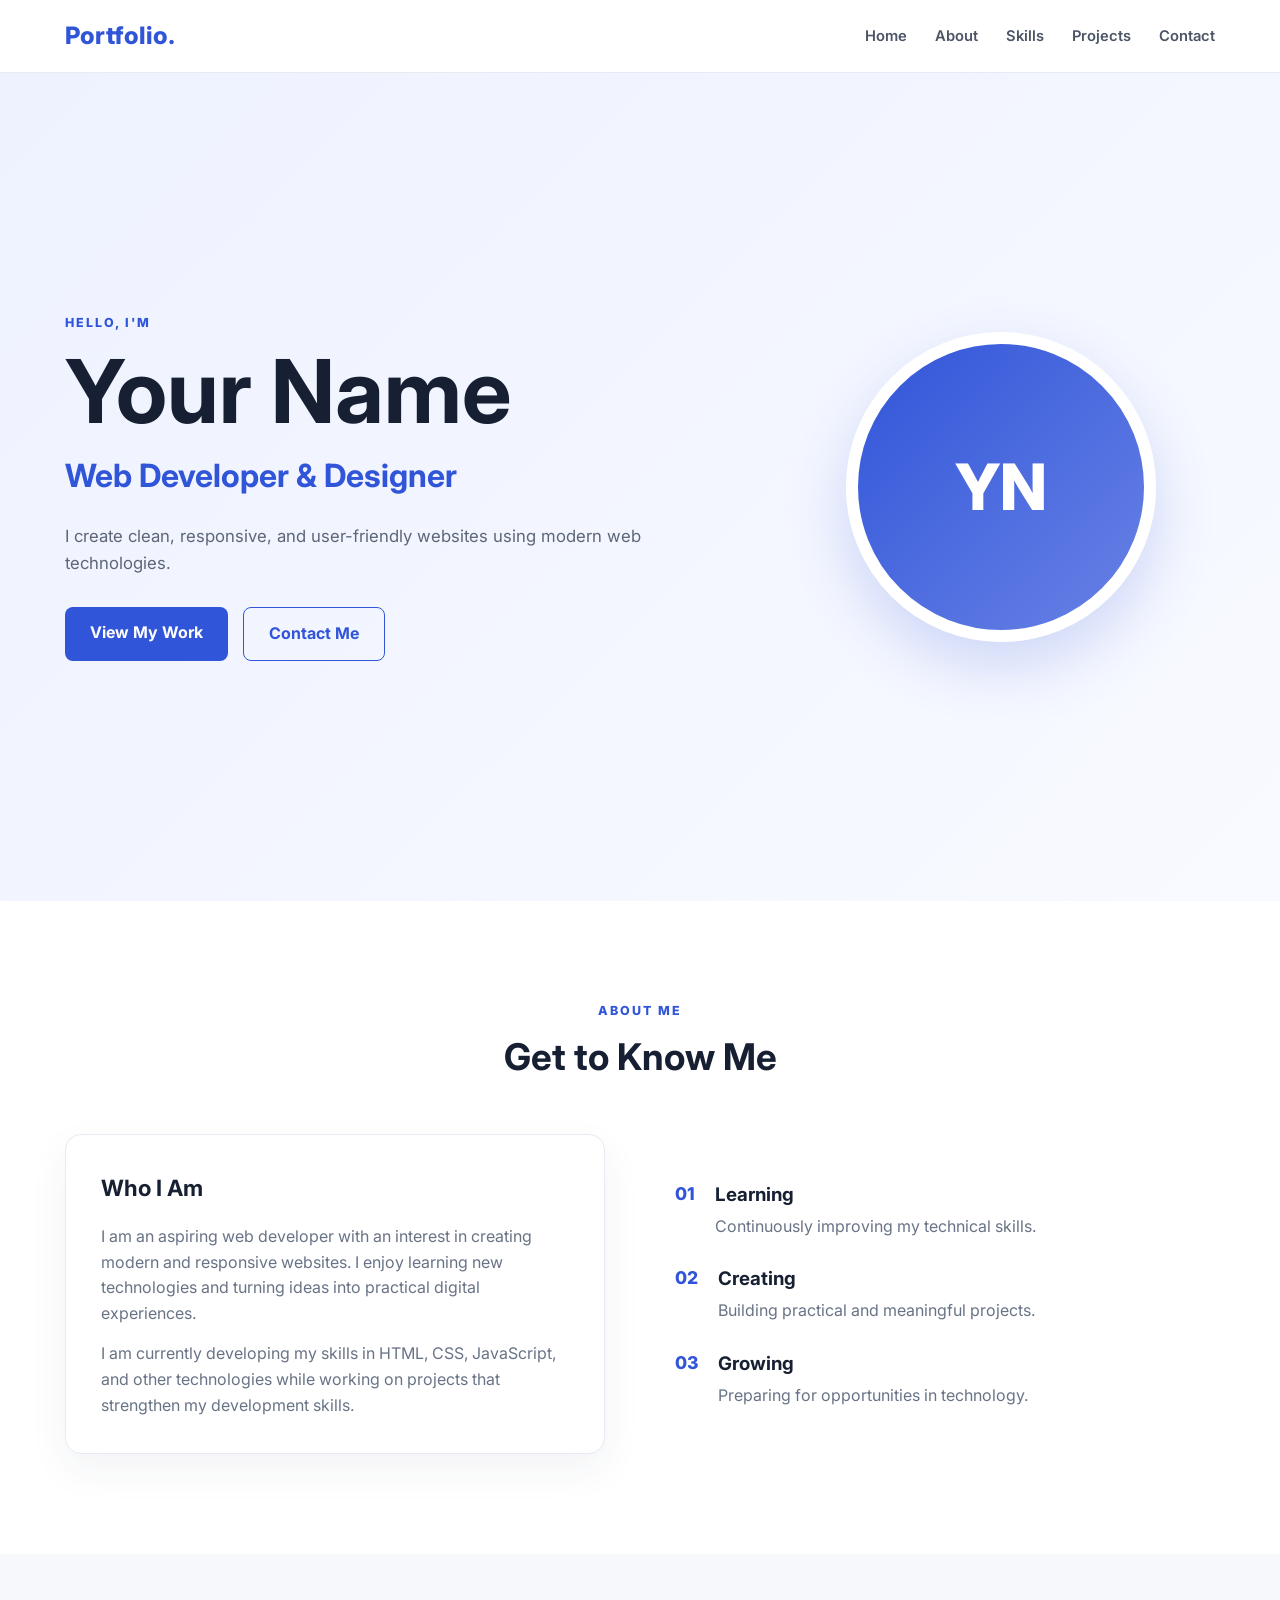
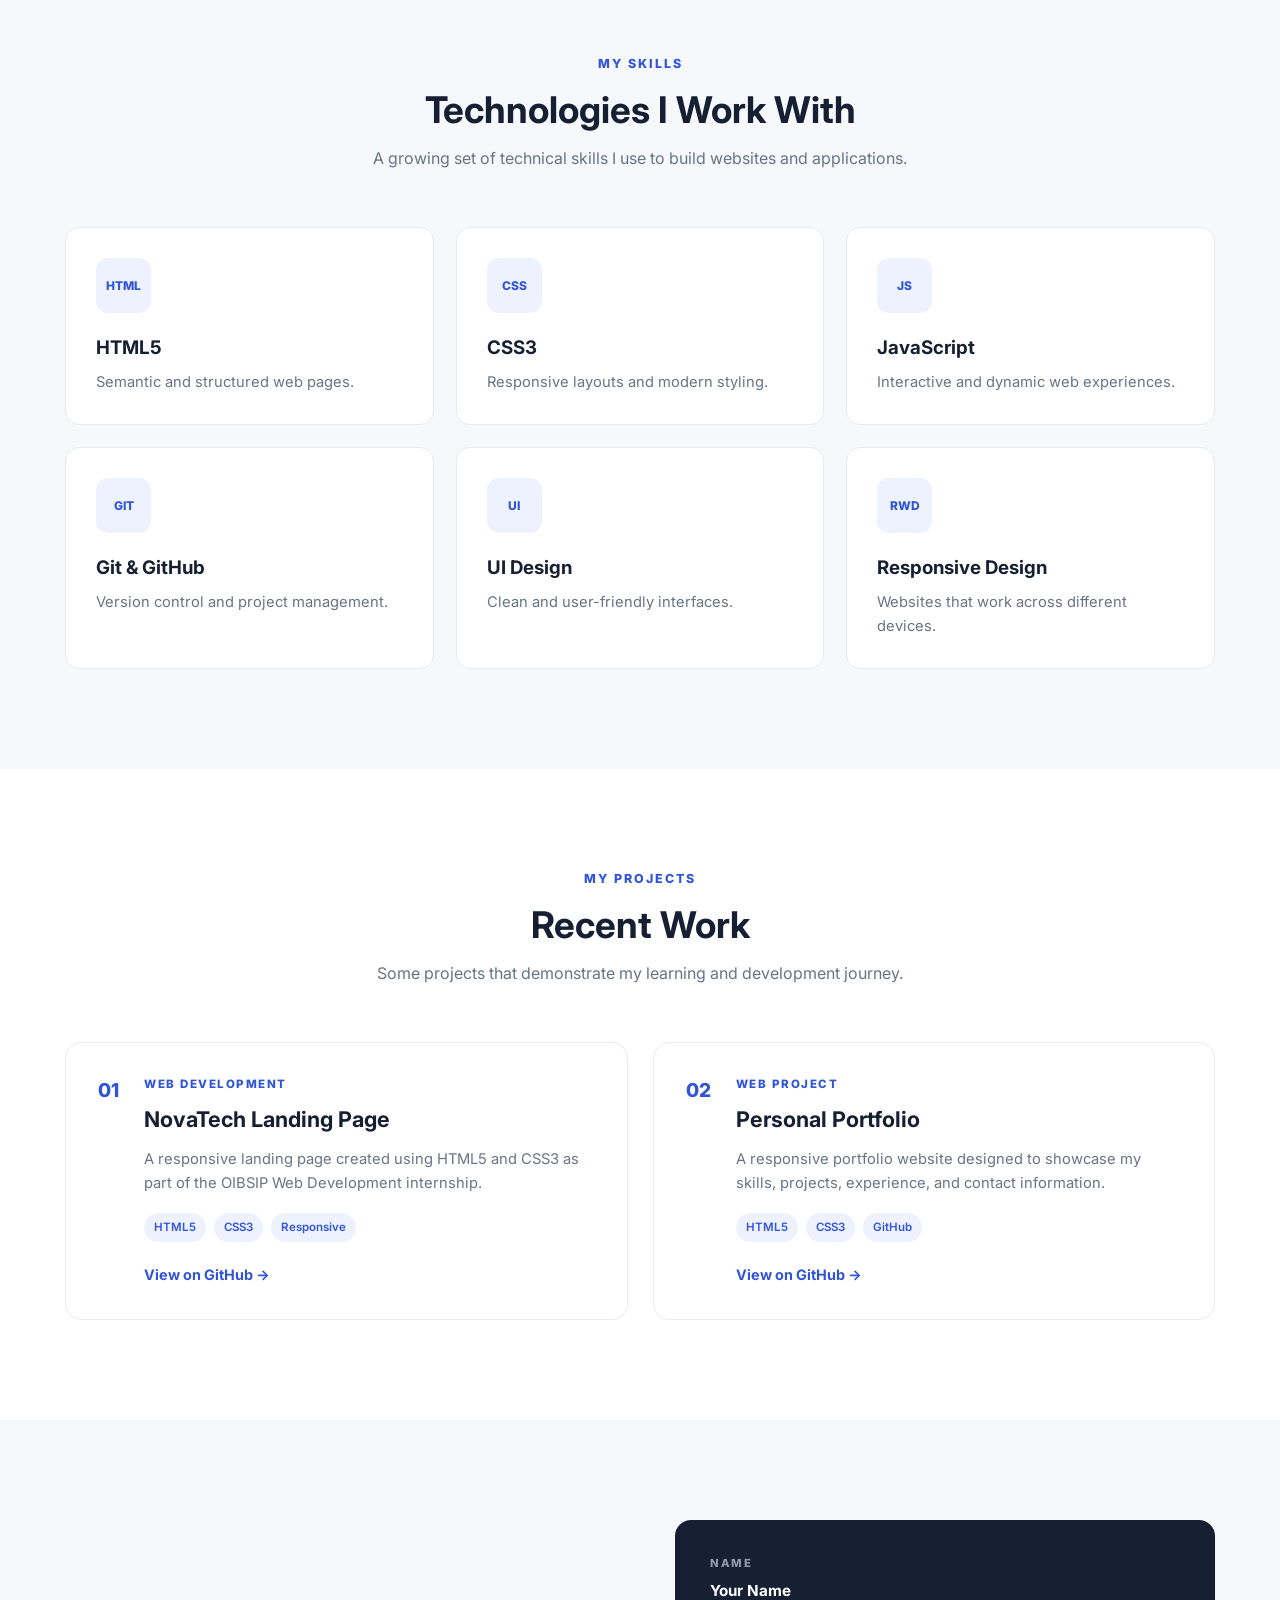
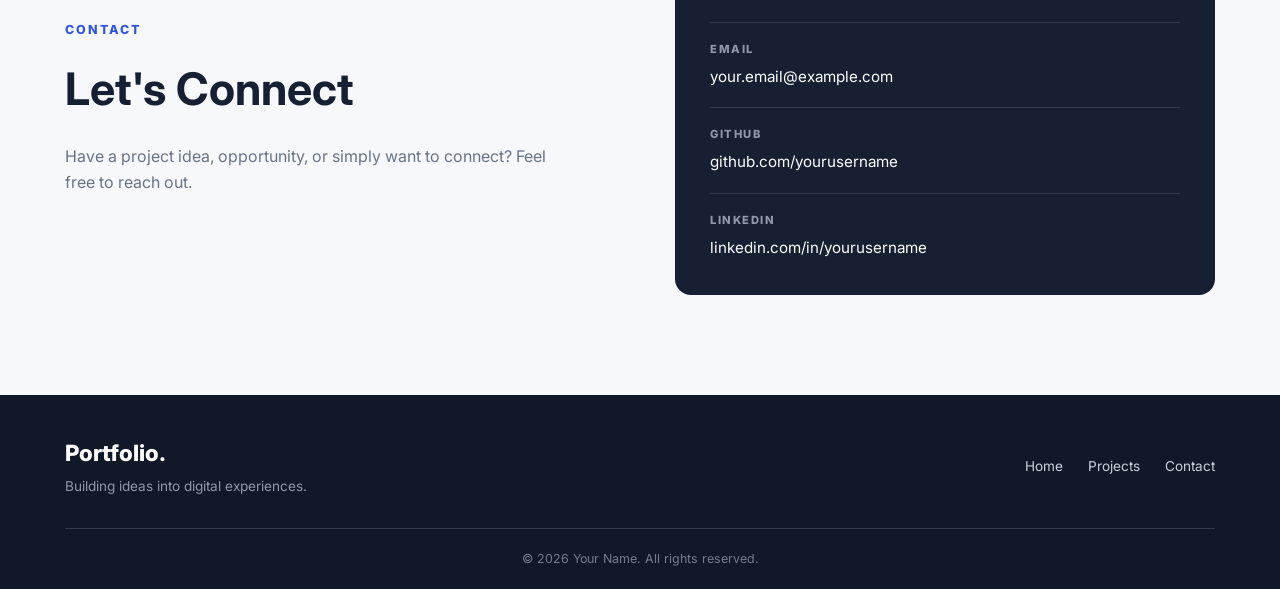
==== WebDev-L1-PersonalPortfolio/index.html @ 4684ff6e "Organize Level 1 Task 2" ====
<!DOCTYPE html>
<html lang="en">
<head>
    <meta charset="UTF-8">
    <meta name="viewport" content="width=device-width, initial-scale=1.0">

    <title>Your Name | Web Developer</title>

    <link rel="preconnect" href="https://fonts.googleapis.com">
    <link rel="preconnect" href="https://fonts.gstatic.com" crossorigin>
    <link href="https://fonts.googleapis.com/css2?family=Inter:wght@400;500;600;700;800&display=swap" rel="stylesheet">

    <link rel="stylesheet" href="style.css">
</head>

<body>

    <!-- Navigation -->
    <header>
        <div class="container navbar">

            <a href="#home" class="logo">Portfolio.</a>

            <nav>
                <ul class="nav-links">
                    <li><a href="#home">Home</a></li>
                    <li><a href="#about">About</a></li>
                    <li><a href="#skills">Skills</a></li>
                    <li><a href="#projects">Projects</a></li>
                    <li><a href="#contact">Contact</a></li>
                </ul>
            </nav>

        </div>
    </header>


    <main>

        <!-- Hero Section -->
        <section class="hero" id="home">

            <div class="container hero-content">

                <div class="hero-text">

                    <p class="intro">HELLO, I'M</p>

                    <h1>Your Name</h1>

                    <h2>Web Developer & Designer</h2>

                    <p class="hero-description">
                        I create clean, responsive, and user-friendly websites
                        using modern web technologies.
                    </p>

                    <div class="hero-buttons">
                        <a href="#projects" class="btn primary-btn">
                            View My Work
                        </a>

                        <a href="#contact" class="btn secondary-btn">
                            Contact Me
                        </a>
                    </div>

                </div>


                <!-- Replace this with your photo -->
                <div class="profile-container">
                    <div class="profile-image">
                        <span>YN</span>
                    </div>
                </div>

            </div>

        </section>


        <!-- About Section -->
        <section class="about section" id="about">

            <div class="container">

                <div class="section-heading">
                    <p class="section-label">ABOUT ME</p>
                    <h2>Get to Know Me</h2>
                </div>

                <div class="about-content">

                    <div class="about-card">
                        <h3>Who I Am</h3>

                        <p>
                            I am an aspiring web developer with an interest in
                            creating modern and responsive websites. I enjoy
                            learning new technologies and turning ideas into
                            practical digital experiences.
                        </p>

                        <p>
                            I am currently developing my skills in HTML, CSS,
                            JavaScript, and other technologies while working
                            on projects that strengthen my development skills.
                        </p>
                    </div>

                    <div class="about-details">

                        <div class="detail-item">
                            <span>01</span>
                            <div>
                                <h3>Learning</h3>
                                <p>Continuously improving my technical skills.</p>
                            </div>
                        </div>

                        <div class="detail-item">
                            <span>02</span>
                            <div>
                                <h3>Creating</h3>
                                <p>Building practical and meaningful projects.</p>
                            </div>
                        </div>

                        <div class="detail-item">
                            <span>03</span>
                            <div>
                                <h3>Growing</h3>
                                <p>Preparing for opportunities in technology.</p>
                            </div>
                        </div>

                    </div>

                </div>

            </div>

        </section>


        <!-- Skills Section -->
        <section class="skills section" id="skills">

            <div class="container">

                <div class="section-heading">
                    <p class="section-label">MY SKILLS</p>
                    <h2>Technologies I Work With</h2>
                    <p>
                        A growing set of technical skills I use to build
                        websites and applications.
                    </p>
                </div>


                <div class="skills-grid">

                    <div class="skill-card">
                        <div class="skill-icon">HTML</div>
                        <h3>HTML5</h3>
                        <p>Semantic and structured web pages.</p>
                    </div>

                    <div class="skill-card">
                        <div class="skill-icon">CSS</div>
                        <h3>CSS3</h3>
                        <p>Responsive layouts and modern styling.</p>
                    </div>

                    <div class="skill-card">
                        <div class="skill-icon">JS</div>
                        <h3>JavaScript</h3>
                        <p>Interactive and dynamic web experiences.</p>
                    </div>

                    <div class="skill-card">
                        <div class="skill-icon">GIT</div>
                        <h3>Git & GitHub</h3>
                        <p>Version control and project management.</p>
                    </div>

                    <div class="skill-card">
                        <div class="skill-icon">UI</div>
                        <h3>UI Design</h3>
                        <p>Clean and user-friendly interfaces.</p>
                    </div>

                    <div class="skill-card">
                        <div class="skill-icon">RWD</div>
                        <h3>Responsive Design</h3>
                        <p>Websites that work across different devices.</p>
                    </div>

                </div>

            </div>

        </section>


        <!-- Projects Section -->
        <section class="projects section" id="projects">

            <div class="container">

                <div class="section-heading">
                    <p class="section-label">MY PROJECTS</p>
                    <h2>Recent Work</h2>
                    <p>
                        Some projects that demonstrate my learning and
                        development journey.
                    </p>
                </div>


                <div class="projects-grid">

                    <!-- Project 1 -->
                    <article class="project-card">

                        <div class="project-number">01</div>

                        <div class="project-content">
                            <p class="project-type">WEB DEVELOPMENT</p>

                            <h3>NovaTech Landing Page</h3>

                            <p>
                                A responsive landing page created using HTML5
                                and CSS3 as part of the OIBSIP Web Development
                                internship.
                            </p>

                            <div class="project-tech">
                                <span>HTML5</span>
                                <span>CSS3</span>
                                <span>Responsive</span>
                            </div>

                            <a href="#" class="project-link">
                                View on GitHub →
                            </a>
                        </div>

                    </article>


                    <!-- Project 2 -->
                    <article class="project-card">

                        <div class="project-number">02</div>

                        <div class="project-content">
                            <p class="project-type">WEB PROJECT</p>

                            <h3>Personal Portfolio</h3>

                            <p>
                                A responsive portfolio website designed to
                                showcase my skills, projects, experience,
                                and contact information.
                            </p>

                            <div class="project-tech">
                                <span>HTML5</span>
                                <span>CSS3</span>
                                <span>GitHub</span>
                            </div>

                            <a href="#" class="project-link">
                                View on GitHub →
                            </a>
                        </div>

                    </article>

                </div>

            </div>

        </section>


        <!-- Contact Section -->
        <section class="contact section" id="contact">

            <div class="container contact-content">

                <div class="contact-text">

                    <p class="section-label">CONTACT</p>

                    <h2>Let's Connect</h2>

                    <p>
                        Have a project idea, opportunity, or simply want to
                        connect? Feel free to reach out.
                    </p>

                </div>


                <div class="contact-card">

                    <div class="contact-item">
                        <span>NAME</span>
                        <strong>Your Name</strong>
                    </div>

                    <div class="contact-item">
                        <span>EMAIL</span>
                        <a href="mailto:your.email@example.com">
                            your.email@example.com
                        </a>
                    </div>

                    <div class="contact-item">
                        <span>GITHUB</span>
                        <a href="#" target="_blank">
                            github.com/yourusername
                        </a>
                    </div>

                    <div class="contact-item">
                        <span>LINKEDIN</span>
                        <a href="#" target="_blank">
                            linkedin.com/in/yourusername
                        </a>
                    </div>

                </div>

            </div>

        </section>

    </main>


    <!-- Footer -->
    <footer>

        <div class="container footer-content">

            <div>
                <a href="#home" class="footer-logo">Portfolio.</a>
                <p>Building ideas into digital experiences.</p>
            </div>

            <div class="footer-links">
                <a href="#home">Home</a>
                <a href="#projects">Projects</a>
                <a href="#contact">Contact</a>
            </div>

        </div>

        <div class="container copyright">
            <p>© 2026 Your Name. All rights reserved.</p>
        </div>

    </footer>

</body>
</html>
---- WebDev-L1-PersonalPortfolio/style.css ----
/* ==============================
   GENERAL
   ============================== */

* {
    margin: 0;
    padding: 0;
    box-sizing: border-box;
}

html {
    scroll-behavior: smooth;
}

body {
    font-family: "Inter", sans-serif;
    color: #172033;
    background: #ffffff;
    line-height: 1.6;
}

a {
    text-decoration: none;
    color: inherit;
}

.container {
    width: 90%;
    max-width: 1150px;
    margin: auto;
}

.section {
    padding: 100px 0;
}


/* ==============================
   NAVIGATION
   ============================== */

header {
    position: sticky;
    top: 0;
    z-index: 1000;
    background: rgba(255, 255, 255, 0.96);
    border-bottom: 1px solid #e8ebf0;
}

.navbar {
    min-height: 72px;
    display: flex;
    align-items: center;
    justify-content: space-between;
}

.logo {
    font-size: 1.5rem;
    font-weight: 800;
    color: #3155d9;
}

.nav-links {
    display: flex;
    list-style: none;
    gap: 28px;
}

.nav-links a {
    color: #4b5565;
    font-size: 0.92rem;
    font-weight: 600;
    transition: 0.3s ease;
}

.nav-links a:hover {
    color: #3155d9;
}


/* ==============================
   HERO
   ============================== */

.hero {
    min-height: calc(100vh - 72px);
    display: flex;
    align-items: center;
    background: linear-gradient(135deg, #eef2ff, #f8faff);
    padding: 80px 0;
}

.hero-content {
    display: grid;
    grid-template-columns: 1.2fr 0.8fr;
    align-items: center;
    gap: 80px;
}

.intro,
.section-label {
    color: #3155d9;
    font-size: 0.78rem;
    font-weight: 800;
    letter-spacing: 2px;
    margin-bottom: 14px;
}

.hero-text h1 {
    font-size: clamp(3rem, 7vw, 5.5rem);
    line-height: 1;
    margin-bottom: 15px;
    color: #172033;
}

.hero-text h2 {
    font-size: clamp(1.3rem, 3vw, 2rem);
    color: #3155d9;
    margin-bottom: 22px;
}

.hero-description {
    max-width: 600px;
    color: #5c6678;
    font-size: 1.05rem;
    margin-bottom: 30px;
}

.hero-buttons {
    display: flex;
    gap: 15px;
    flex-wrap: wrap;
}

.btn {
    padding: 13px 25px;
    border-radius: 8px;
    font-weight: 700;
    transition: 0.3s ease;
}

.primary-btn {
    background: #3155d9;
    color: #ffffff;
}

.primary-btn:hover {
    background: #2442b5;
    transform: translateY(-2px);
}

.secondary-btn {
    border: 1px solid #3155d9;
    color: #3155d9;
}

.secondary-btn:hover {
    background: #3155d9;
    color: #ffffff;
}


/* Profile Avatar */

.profile-container {
    display: flex;
    justify-content: center;
}

.profile-image {
    width: 310px;
    height: 310px;
    display: flex;
    align-items: center;
    justify-content: center;
    border-radius: 50%;
    background: linear-gradient(135deg, #3155d9, #6882e5);
    border: 12px solid #ffffff;
    box-shadow: 0 25px 60px rgba(49, 85, 217, 0.2);
}

.profile-image span {
    color: #ffffff;
    font-size: 4rem;
    font-weight: 800;
}


/* ==============================
   SECTION HEADINGS
   ============================== */

.section-heading {
    text-align: center;
    max-width: 700px;
    margin: 0 auto 55px;
}

.section-heading h2 {
    font-size: 2.3rem;
    line-height: 1.2;
    margin-bottom: 14px;
}

.section-heading > p:last-child {
    color: #687386;
}


/* ==============================
   ABOUT
   ============================== */

.about {
    background: #ffffff;
}

.about-content {
    display: grid;
    grid-template-columns: 1fr 1fr;
    gap: 70px;
    align-items: center;
}

.about-card {
    padding: 35px;
    border: 1px solid #e7eaf0;
    border-radius: 16px;
    background: #ffffff;
    box-shadow: 0 15px 40px rgba(30, 45, 90, 0.06);
}

.about-card h3 {
    font-size: 1.4rem;
    margin-bottom: 18px;
}

.about-card p {
    color: #687386;
    margin-bottom: 15px;
}

.about-card p:last-child {
    margin-bottom: 0;
}

.about-details {
    display: flex;
    flex-direction: column;
    gap: 25px;
}

.detail-item {
    display: flex;
    gap: 20px;
    align-items: flex-start;
}

.detail-item > span {
    color: #3155d9;
    font-size: 1.1rem;
    font-weight: 800;
}

.detail-item h3 {
    margin-bottom: 4px;
}

.detail-item p {
    color: #687386;
}


/* ==============================
   SKILLS
   ============================== */

.skills {
    background: #f6f8fc;
}

.skills-grid {
    display: grid;
    grid-template-columns: repeat(3, 1fr);
    gap: 22px;
}

.skill-card {
    padding: 30px;
    background: #ffffff;
    border: 1px solid #e7eaf0;
    border-radius: 14px;
    transition: 0.3s ease;
}

.skill-card:hover {
    transform: translateY(-5px);
    box-shadow: 0 15px 35px rgba(30, 45, 90, 0.08);
}

.skill-icon {
    width: 55px;
    height: 55px;
    display: flex;
    align-items: center;
    justify-content: center;
    border-radius: 12px;
    background: #eef2ff;
    color: #3155d9;
    font-size: 0.75rem;
    font-weight: 800;
    margin-bottom: 20px;
}

.skill-card h3 {
    margin-bottom: 8px;
}

.skill-card p {
    color: #687386;
    font-size: 0.92rem;
}


/* ==============================
   PROJECTS
   ============================== */

.projects {
    background: #ffffff;
}

.projects-grid {
    display: grid;
    grid-template-columns: repeat(2, 1fr);
    gap: 25px;
}

.project-card {
    display: flex;
    gap: 25px;
    padding: 32px;
    border: 1px solid #e7eaf0;
    border-radius: 16px;
    background: #ffffff;
    transition: 0.3s ease;
}

.project-card:hover {
    transform: translateY(-5px);
    box-shadow: 0 15px 40px rgba(30, 45, 90, 0.08);
}

.project-number {
    color: #3155d9;
    font-size: 1.2rem;
    font-weight: 800;
}

.project-type {
    color: #3155d9;
    font-size: 0.72rem;
    font-weight: 800;
    letter-spacing: 1.5px;
    margin-bottom: 8px;
}

.project-content h3 {
    font-size: 1.35rem;
    margin-bottom: 12px;
}

.project-content > p:not(.project-type) {
    color: #687386;
    font-size: 0.92rem;
    margin-bottom: 18px;
}

.project-tech {
    display: flex;
    gap: 8px;
    flex-wrap: wrap;
    margin-bottom: 20px;
}

.project-tech span {
    padding: 5px 10px;
    background: #eef2ff;
    color: #3155d9;
    border-radius: 20px;
    font-size: 0.72rem;
    font-weight: 600;
}

.project-link {
    color: #3155d9;
    font-weight: 700;
    font-size: 0.9rem;
}

.project-link:hover {
    text-decoration: underline;
}


/* ==============================
   CONTACT
   ============================== */

.contact {
    background: #f6f8fc;
}

.contact-content {
    display: grid;
    grid-template-columns: 1fr 1fr;
    gap: 70px;
    align-items: center;
}

.contact-text h2 {
    font-size: 2.8rem;
    margin-bottom: 18px;
}

.contact-text > p:last-child {
    color: #687386;
    max-width: 500px;
}

.contact-card {
    padding: 35px;
    background: #172033;
    border-radius: 16px;
    color: #ffffff;
}

.contact-item {
    padding: 18px 0;
    border-bottom: 1px solid #30394c;
}

.contact-item:first-child {
    padding-top: 0;
}

.contact-item:last-child {
    padding-bottom: 0;
    border-bottom: none;
}

.contact-item span {
    display: block;
    color: #8f99aa;
    font-size: 0.7rem;
    font-weight: 800;
    letter-spacing: 1.5px;
    margin-bottom: 5px;
}

.contact-item strong,
.contact-item a {
    font-size: 0.95rem;
}

.contact-item a {
    color: #ffffff;
}

.contact-item a:hover {
    color: #9eafff;
}


/* ==============================
   FOOTER
   ============================== */

footer {
    background: #111827;
    color: #ffffff;
    padding: 40px 0 20px;
}

.footer-content {
    display: flex;
    align-items: center;
    justify-content: space-between;
    gap: 25px;
}

.footer-logo {
    color: #ffffff;
    font-size: 1.4rem;
    font-weight: 800;
}

.footer-content p {
    color: #8f99aa;
    font-size: 0.85rem;
    margin-top: 5px;
}

.footer-links {
    display: flex;
    gap: 25px;
}

.footer-links a {
    color: #cbd2df;
    font-size: 0.85rem;
}

.footer-links a:hover {
    color: #ffffff;
}

.copyright {
    margin-top: 30px;
    padding-top: 20px;
    border-top: 1px solid #30394c;
}

.copyright p {
    color: #737d8e;
    font-size: 0.78rem;
    text-align: center;
}


/* ==============================
   RESPONSIVE DESIGN
   ============================== */

@media (max-width: 900px) {

    .hero-content,
    .about-content,
    .contact-content {
        grid-template-columns: 1fr;
        gap: 45px;
    }

    .hero-text {
        text-align: center;
    }

    .hero-description {
        margin-left: auto;
        margin-right: auto;
    }

    .hero-buttons {
        justify-content: center;
    }

    .profile-image {
        width: 250px;
        height: 250px;
    }

    .skills-grid {
        grid-template-columns: repeat(2, 1fr);
    }

    .contact-text {
        text-align: center;
    }

    .contact-text > p:last-child {
        margin: auto;
    }
}


@media (max-width: 650px) {

    .navbar {
        flex-direction: column;
        padding: 15px 0;
        gap: 10px;
    }

    .nav-links {
        gap: 13px;
        flex-wrap: wrap;
        justify-content: center;
    }

    .section {
        padding: 75px 0;
    }

    .hero {
        min-height: auto;
        padding: 70px 0;
    }

    .hero-text h1 {
        font-size: 3rem;
    }

    .skills-grid,
    .projects-grid {
        grid-template-columns: 1fr;
    }

    .project-card {
        padding: 25px;
    }

    .footer-content {
        flex-direction: column;
        text-align: center;
    }

    .footer-links {
        flex-wrap: wrap;
        justify-content: center;
    }
}


@media (max-width: 400px) {

    .hero-text h1 {
        font-size: 2.5rem;
    }

    .profile-image {
        width: 210px;
        height: 210px;
    }

    .profile-image span {
        font-size: 3rem;
    }

    .hero-buttons {
        flex-direction: column;
    }

    .btn {
        text-align: center;
    }
}
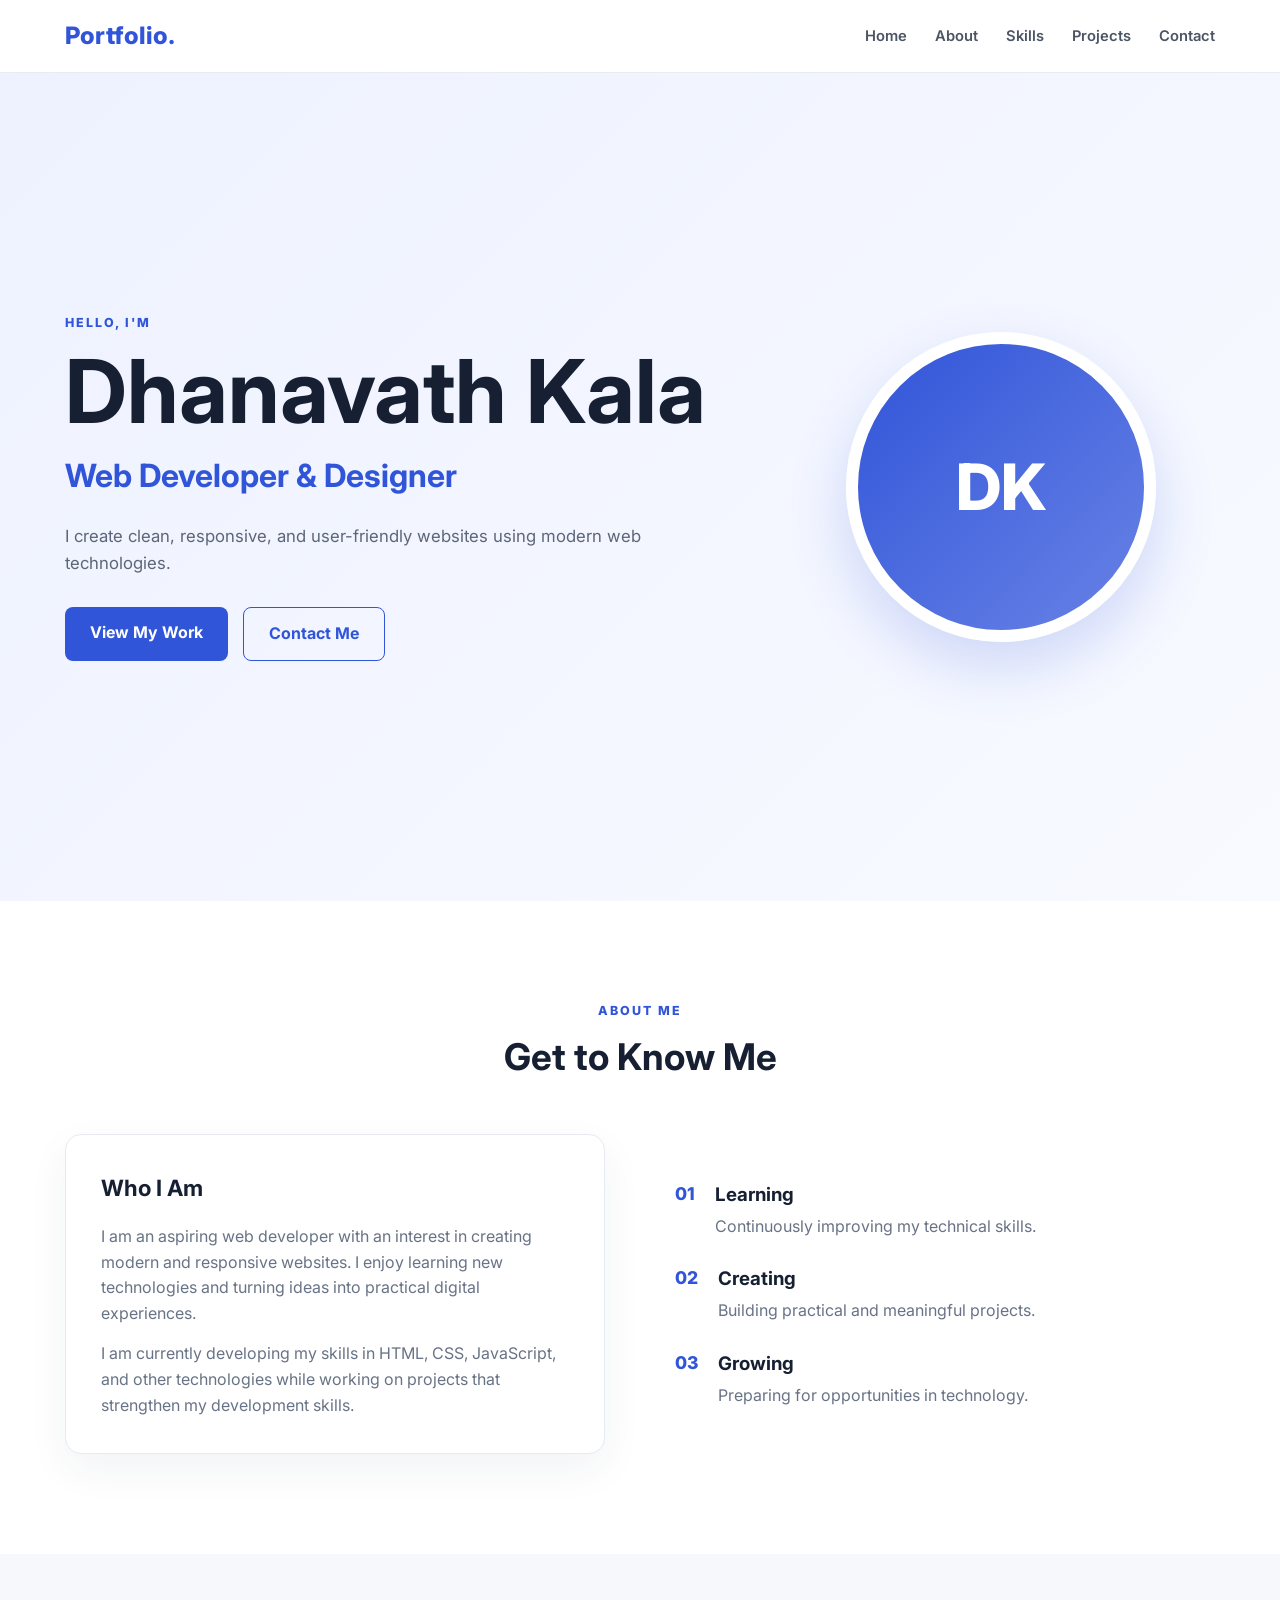
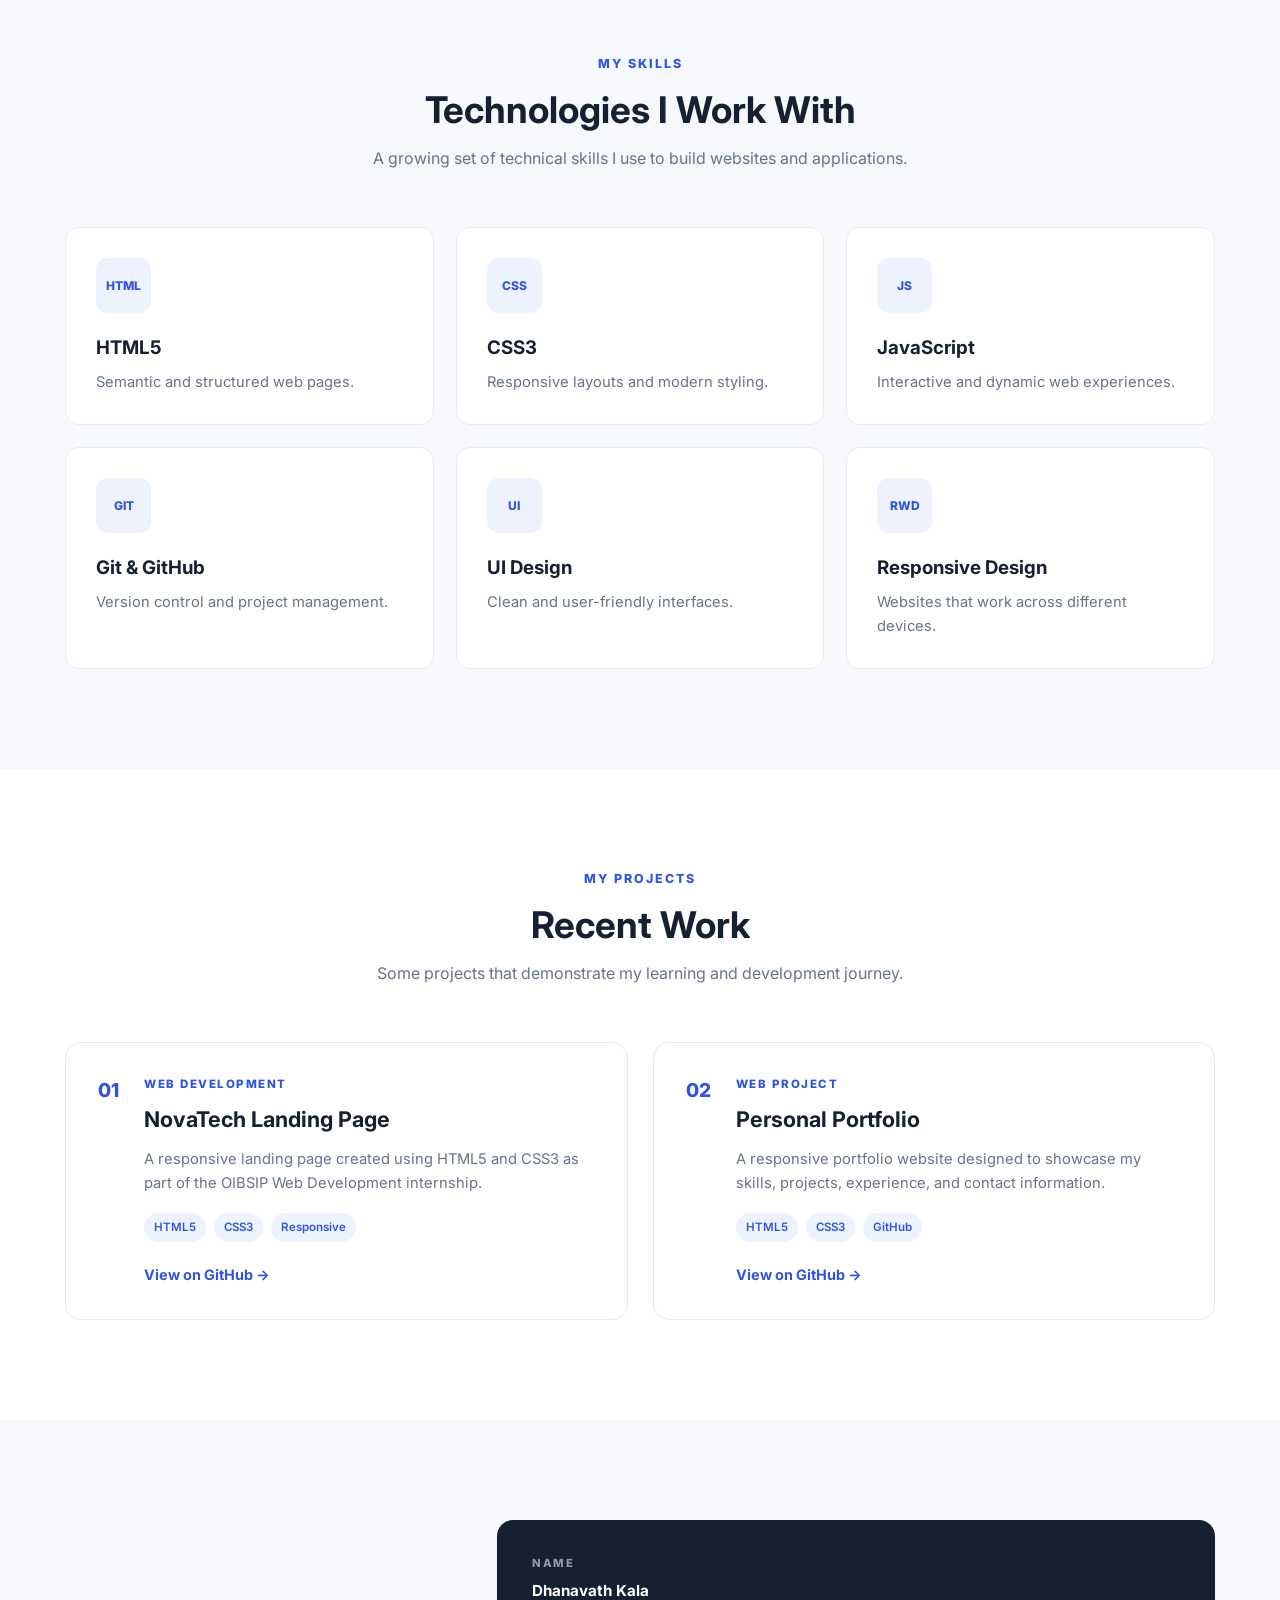
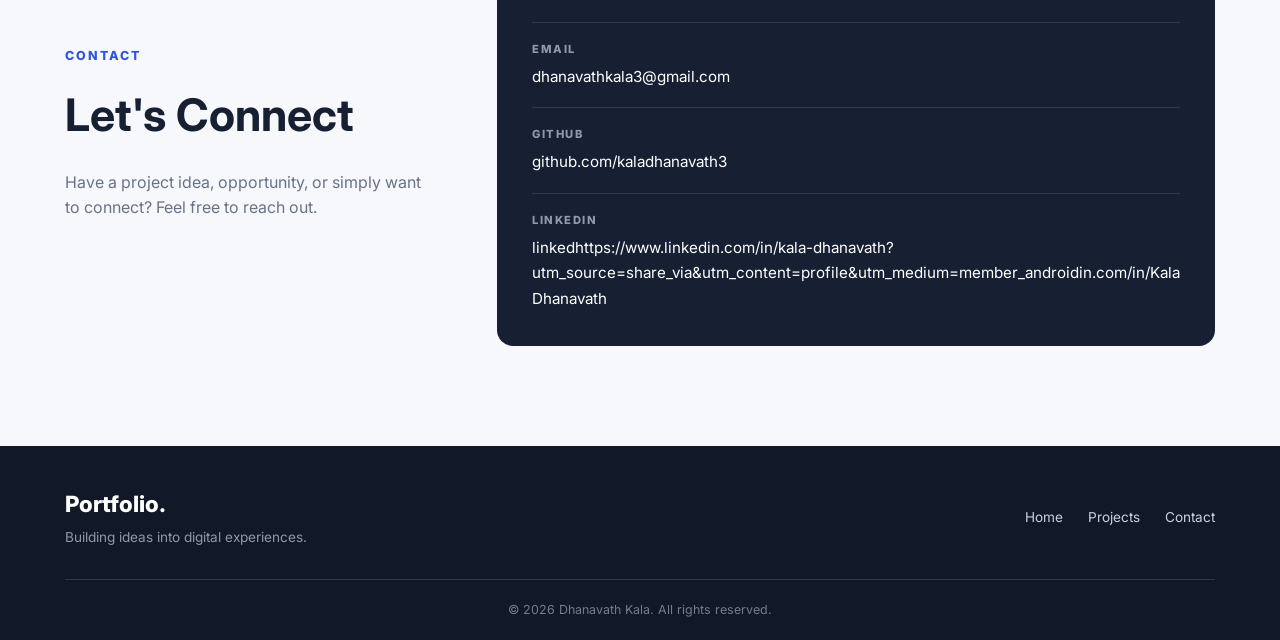
==== commit cac6092c: "Updated Level 1" ====
--- a/WebDev-L1-PersonalPortfolio/index.html
+++ b/WebDev-L1-PersonalPortfolio/index.html
@@ -4,7 +4,7 @@
     <meta charset="UTF-8">
     <meta name="viewport" content="width=device-width, initial-scale=1.0">
 
-    <title>Your Name | Web Developer</title>
+    <title>Dhanavath Kala | Web Developer</title>
 
     <link rel="preconnect" href="https://fonts.googleapis.com">
     <link rel="preconnect" href="https://fonts.gstatic.com" crossorigin>
@@ -46,7 +46,7 @@
 
                     <p class="intro">HELLO, I'M</p>
 
-                    <h1>Your Name</h1>
+                    <h1>Dhanavath Kala</h1>
 
                     <h2>Web Developer & Designer</h2>
 
@@ -71,7 +71,7 @@
                 <!-- Replace this with your photo -->
                 <div class="profile-container">
                     <div class="profile-image">
-                        <span>YN</span>
+                        <span>DK</span>
                     </div>
                 </div>
 
@@ -310,27 +310,27 @@
 
                     <div class="contact-item">
                         <span>NAME</span>
-                        <strong>Your Name</strong>
+                        <strong>Dhanavath Kala</strong>
                     </div>
 
                     <div class="contact-item">
                         <span>EMAIL</span>
-                        <a href="mailto:your.email@example.com">
-                            your.email@example.com
+                        <a href="mailto:snehareddy84088@gmail.com">
+                            dhanavathkala3@gmail.com
                         </a>
                     </div>
 
                     <div class="contact-item">
                         <span>GITHUB</span>
-                        <a href="#" target="_blank">
-                            github.com/yourusername
+                        <a href="https://github.com/kaladhanavath3" target="_blank">
+                            github.com/kaladhanavath3
                         </a>
                     </div>
 
                     <div class="contact-item">
                         <span>LINKEDIN</span>
-                        <a href="#" target="_blank">
-                            linkedin.com/in/yourusername
+                        <a href="" target="_blank">
+                            linkedhttps://www.linkedin.com/in/kala-dhanavath?utm_source=share_via&utm_content=profile&utm_medium=member_androidin.com/in/Kala Dhanavath
                         </a>
                     </div>
 
@@ -362,7 +362,7 @@
         </div>
 
         <div class="container copyright">
-            <p>© 2026 Your Name. All rights reserved.</p>
+            <p>© 2026 Dhanavath Kala. All rights reserved.</p>
         </div>
 
     </footer>
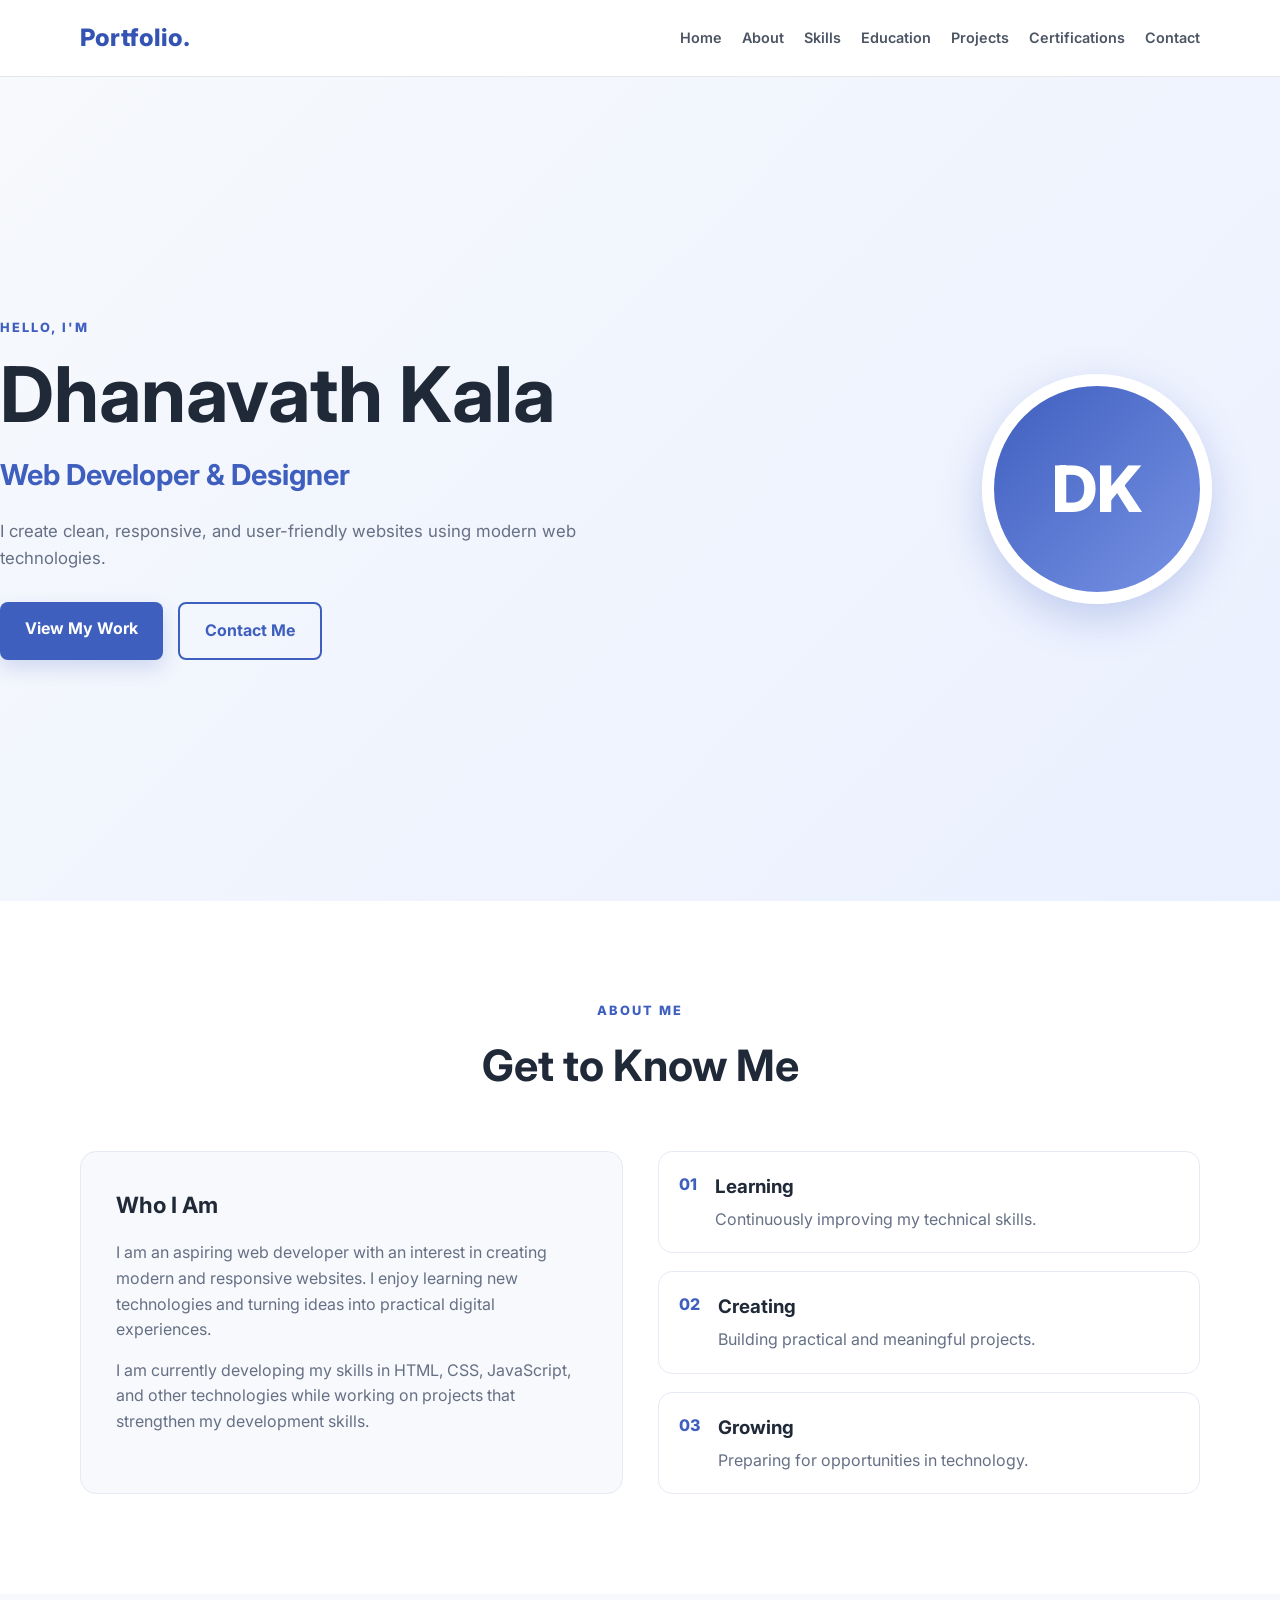
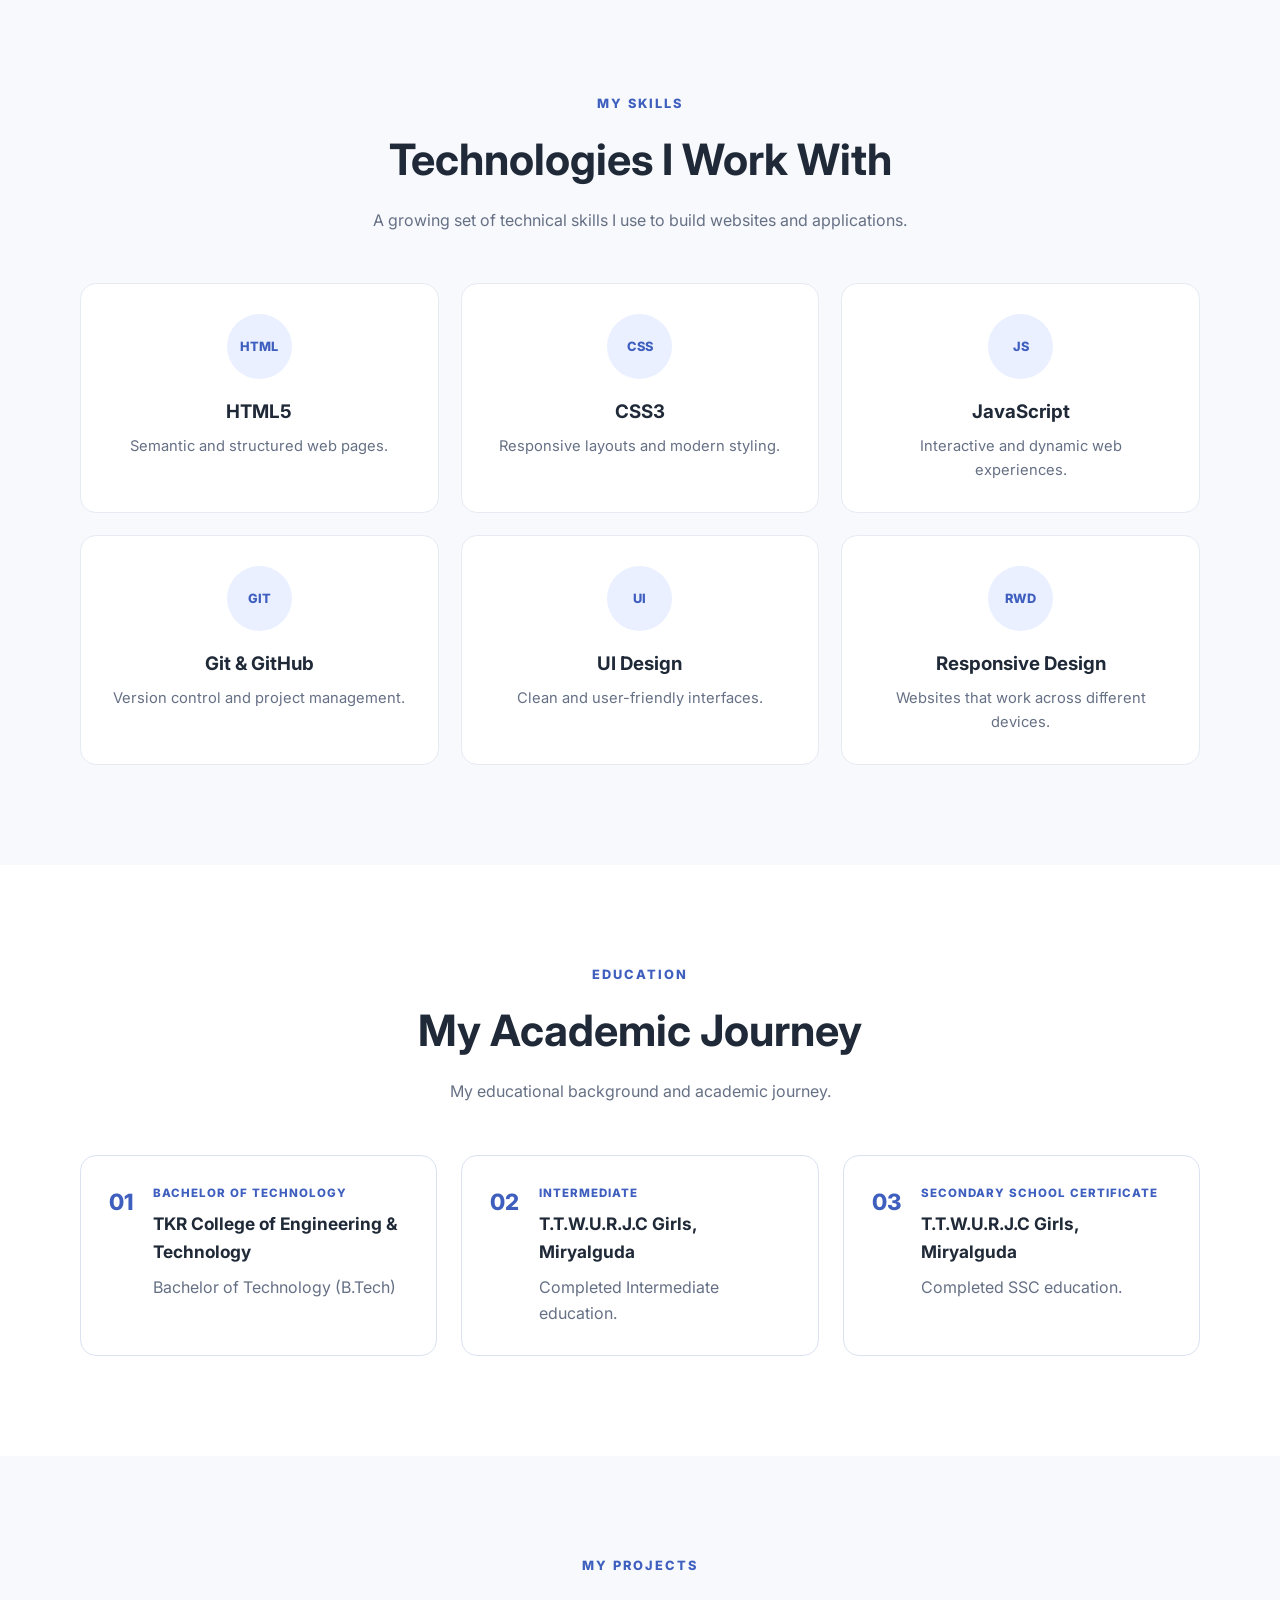
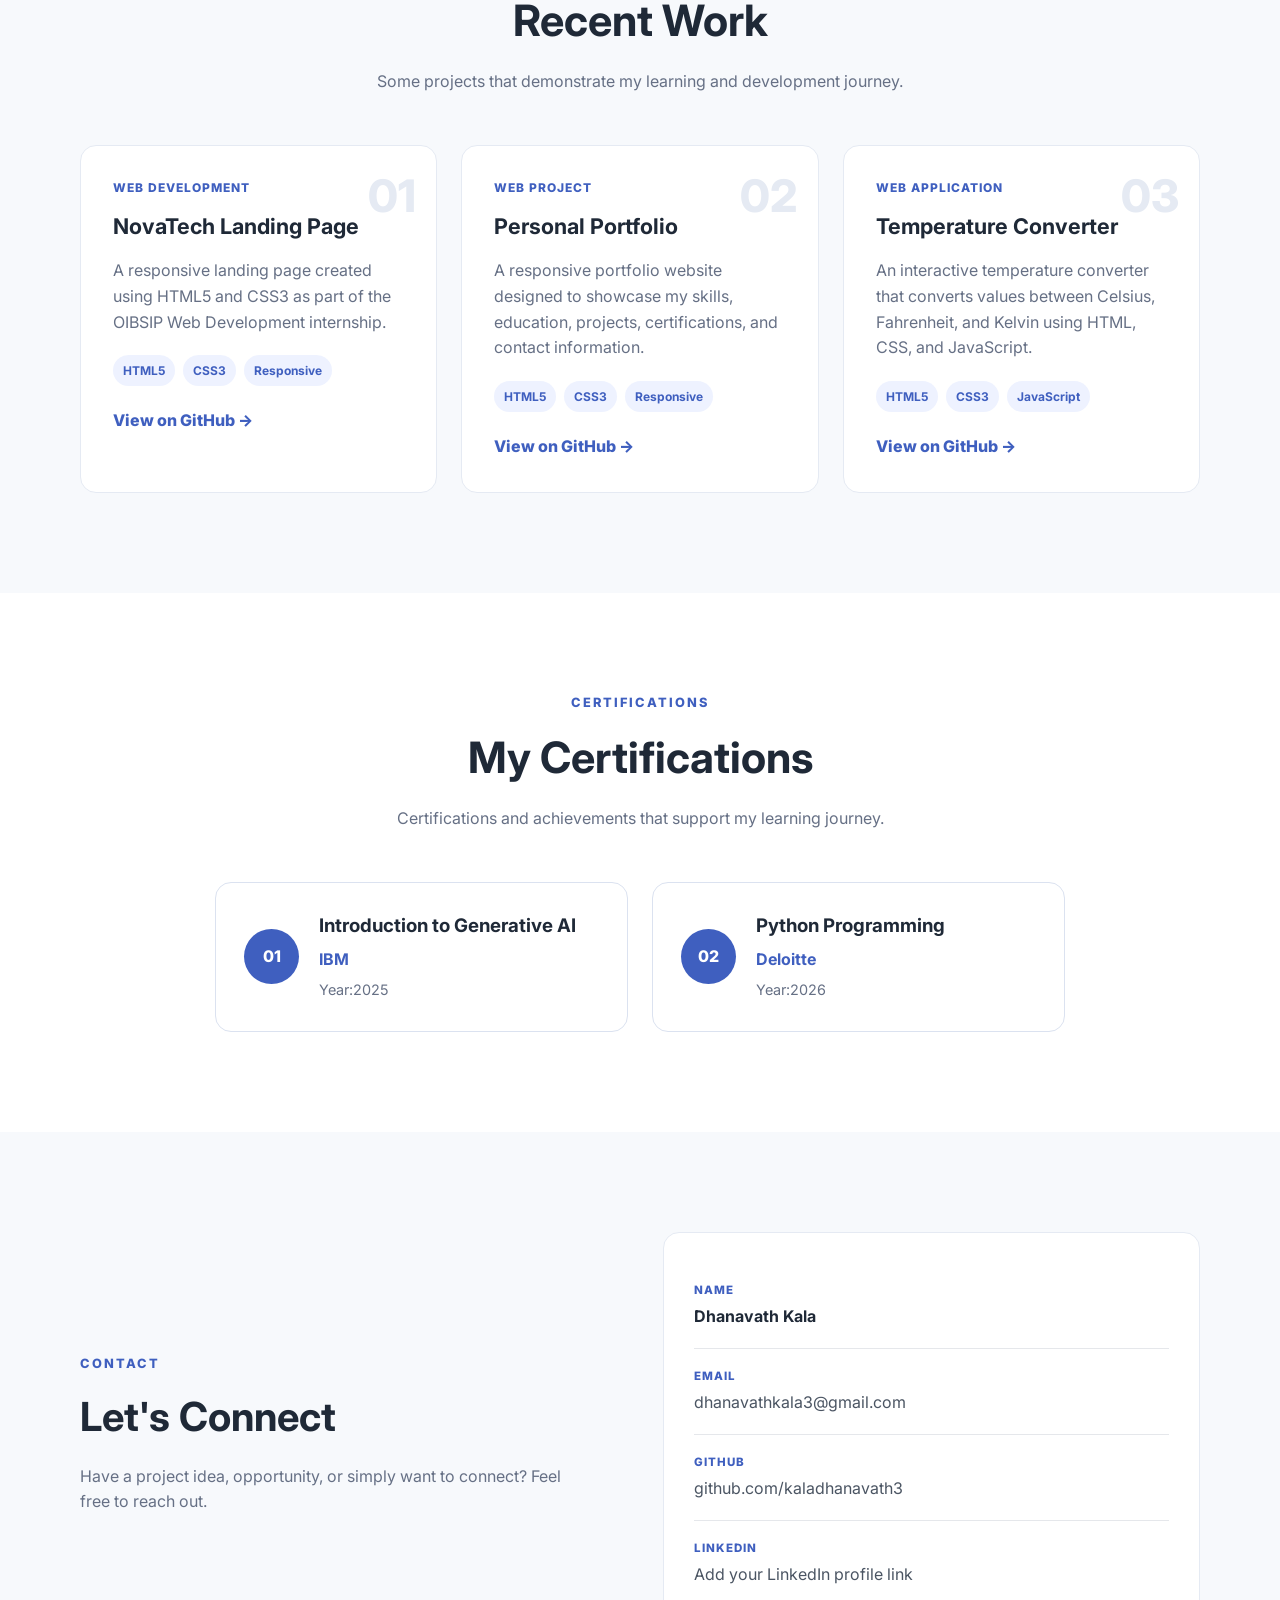
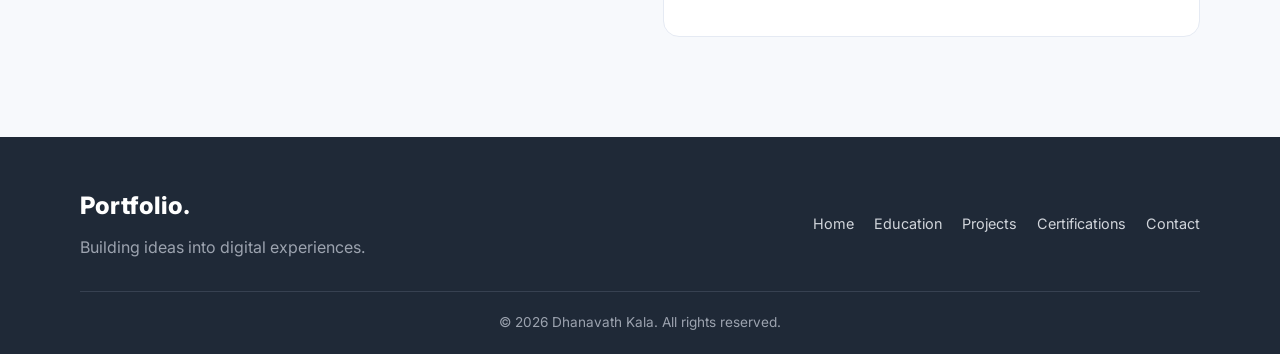
==== commit 340d6028: "Updated Level 1" ====
--- a/WebDev-L1-PersonalPortfolio/index.html
+++ b/WebDev-L1-PersonalPortfolio/index.html
@@ -1,5 +1,6 @@
 <!DOCTYPE html>
 <html lang="en">
+
 <head>
     <meta charset="UTF-8">
     <meta name="viewport" content="width=device-width, initial-scale=1.0">
@@ -8,7 +9,8 @@
 
     <link rel="preconnect" href="https://fonts.googleapis.com">
     <link rel="preconnect" href="https://fonts.gstatic.com" crossorigin>
-    <link href="https://fonts.googleapis.com/css2?family=Inter:wght@400;500;600;700;800&display=swap" rel="stylesheet">
+    <link href="https://fonts.googleapis.com/css2?family=Inter:wght@400;500;600;700;800&display=swap"
+        rel="stylesheet">
 
     <link rel="stylesheet" href="style.css">
 </head>
@@ -26,7 +28,9 @@
                     <li><a href="#home">Home</a></li>
                     <li><a href="#about">About</a></li>
                     <li><a href="#skills">Skills</a></li>
+                    <li><a href="#education">Education</a></li>
                     <li><a href="#projects">Projects</a></li>
+                    <li><a href="#certifications">Certifications</a></li>
                     <li><a href="#contact">Contact</a></li>
                 </ul>
             </nav>
@@ -56,6 +60,7 @@
                     </p>
 
                     <div class="hero-buttons">
+
                         <a href="#projects" class="btn primary-btn">
                             View My Work
                         </a>
@@ -63,12 +68,13 @@
                         <a href="#contact" class="btn secondary-btn">
                             Contact Me
                         </a>
-                    </div>
-
-                </div>
-
-
-                <!-- Replace this with your photo -->
+
+                    </div>
+
+                </div>
+
+
+                <!-- Profile Placeholder -->
                 <div class="profile-container">
                     <div class="profile-image">
                         <span>DK</span>
@@ -93,6 +99,7 @@
                 <div class="about-content">
 
                     <div class="about-card">
+
                         <h3>Who I Am</h3>
 
                         <p>
@@ -107,28 +114,35 @@
                             JavaScript, and other technologies while working
                             on projects that strengthen my development skills.
                         </p>
-                    </div>
+
+                    </div>
+
 
                     <div class="about-details">
 
                         <div class="detail-item">
                             <span>01</span>
+
                             <div>
                                 <h3>Learning</h3>
                                 <p>Continuously improving my technical skills.</p>
                             </div>
                         </div>
 
+
                         <div class="detail-item">
                             <span>02</span>
+
                             <div>
                                 <h3>Creating</h3>
                                 <p>Building practical and meaningful projects.</p>
                             </div>
                         </div>
 
+
                         <div class="detail-item">
                             <span>03</span>
+
                             <div>
                                 <h3>Growing</h3>
                                 <p>Preparing for opportunities in technology.</p>
@@ -150,12 +164,16 @@
             <div class="container">
 
                 <div class="section-heading">
+
                     <p class="section-label">MY SKILLS</p>
+
                     <h2>Technologies I Work With</h2>
+
                     <p>
                         A growing set of technical skills I use to build
                         websites and applications.
                     </p>
+
                 </div>
 
 
@@ -167,30 +185,35 @@
                         <p>Semantic and structured web pages.</p>
                     </div>
 
+
                     <div class="skill-card">
                         <div class="skill-icon">CSS</div>
                         <h3>CSS3</h3>
                         <p>Responsive layouts and modern styling.</p>
                     </div>
 
+
                     <div class="skill-card">
                         <div class="skill-icon">JS</div>
                         <h3>JavaScript</h3>
                         <p>Interactive and dynamic web experiences.</p>
                     </div>
 
+
                     <div class="skill-card">
                         <div class="skill-icon">GIT</div>
                         <h3>Git & GitHub</h3>
                         <p>Version control and project management.</p>
                     </div>
 
+
                     <div class="skill-card">
                         <div class="skill-icon">UI</div>
                         <h3>UI Design</h3>
                         <p>Clean and user-friendly interfaces.</p>
                     </div>
 
+
                     <div class="skill-card">
                         <div class="skill-icon">RWD</div>
                         <h3>Responsive Design</h3>
@@ -204,18 +227,118 @@
         </section>
 
 
+        <!-- Education Section -->
+        <section class="education section" id="education">
+
+            <div class="container">
+
+                <div class="section-heading">
+
+                    <p class="section-label">EDUCATION</p>
+
+                    <h2>My Academic Journey</h2>
+
+                    <p>
+                        My educational background and academic journey.
+                    </p>
+
+                </div>
+
+
+                <div class="education-grid">
+
+                    <!-- B.Tech -->
+                    <div class="education-card">
+
+                        <div class="education-number">01</div>
+
+                        <div class="education-content">
+
+                            <p class="education-type">
+                                BACHELOR OF TECHNOLOGY
+                            </p>
+
+                            <h3>
+                                TKR College of Engineering & Technology
+                            </h3>
+
+                            <p>
+                                Bachelor of Technology (B.Tech)
+                            </p>
+
+                        </div>
+
+                    </div>
+
+
+                    <!-- Intermediate -->
+                    <div class="education-card">
+
+                        <div class="education-number">02</div>
+
+                        <div class="education-content">
+
+                            <p class="education-type">INTERMEDIATE</p>
+
+                            <h3>
+                                T.T.W.U.R.J.C Girls, Miryalguda
+                            </h3>
+
+                            <p>
+                                Completed Intermediate education.
+                            </p>
+
+                        </div>
+
+                    </div>
+
+
+                    <!-- SSC -->
+                    <div class="education-card">
+
+                        <div class="education-number">03</div>
+
+                        <div class="education-content">
+
+                            <p class="education-type">
+                                SECONDARY SCHOOL CERTIFICATE
+                            </p>
+
+                            <h3>
+                                T.T.W.U.R.J.C Girls, Miryalguda
+                            </h3>
+
+                            <p>
+                                Completed SSC education.
+                            </p>
+
+                        </div>
+
+                    </div>
+
+                </div>
+
+            </div>
+
+        </section>
+
+
         <!-- Projects Section -->
         <section class="projects section" id="projects">
 
             <div class="container">
 
                 <div class="section-heading">
+
                     <p class="section-label">MY PROJECTS</p>
+
                     <h2>Recent Work</h2>
+
                     <p>
                         Some projects that demonstrate my learning and
                         development journey.
                     </p>
+
                 </div>
 
 
@@ -227,6 +350,7 @@
                         <div class="project-number">01</div>
 
                         <div class="project-content">
+
                             <p class="project-type">WEB DEVELOPMENT</p>
 
                             <h3>NovaTech Landing Page</h3>
@@ -243,9 +367,11 @@
                                 <span>Responsive</span>
                             </div>
 
-                            <a href="#" class="project-link">
+                            <a href="https://github.com/kaladhanavath3/OIBSIP/tree/main/WebDev-L1-LandingPage"
+                                class="project-link" target="_blank">
                                 View on GitHub →
                             </a>
+
                         </div>
 
                     </article>
@@ -257,28 +383,117 @@
                         <div class="project-number">02</div>
 
                         <div class="project-content">
+
                             <p class="project-type">WEB PROJECT</p>
 
                             <h3>Personal Portfolio</h3>
 
                             <p>
                                 A responsive portfolio website designed to
-                                showcase my skills, projects, experience,
-                                and contact information.
+                                showcase my skills, education, projects,
+                                certifications, and contact information.
                             </p>
 
                             <div class="project-tech">
                                 <span>HTML5</span>
                                 <span>CSS3</span>
-                                <span>GitHub</span>
+                                <span>Responsive</span>
                             </div>
 
-                            <a href="#" class="project-link">
+                            <a href="https://github.com/kaladhanavath3/OIBSIP/tree/main/WebDev-L1-PersonalPortfolio"
+                                class="project-link" target="_blank">
                                 View on GitHub →
                             </a>
+
                         </div>
 
                     </article>
+
+
+                    <!-- Project 3 -->
+                    <article class="project-card">
+
+                        <div class="project-number">03</div>
+
+                        <div class="project-content">
+
+                            <p class="project-type">WEB APPLICATION</p>
+
+                            <h3>Temperature Converter</h3>
+
+                            <p>
+                                An interactive temperature converter that
+                                converts values between Celsius, Fahrenheit,
+                                and Kelvin using HTML, CSS, and JavaScript.
+                            </p>
+
+                            <div class="project-tech">
+                                <span>HTML5</span>
+                                <span>CSS3</span>
+                                <span>JavaScript</span>
+                            </div>
+
+                            <a href="https://github.com/kaladhanavath3/OIBSIP/tree/main/WebDev-L1-TemperatureConverter"
+                                class="project-link" target="_blank">
+                                View on GitHub →
+                            </a>
+
+                        </div>
+
+                    </article>
+
+                </div>
+
+            </div>
+
+        </section>
+
+
+        <!-- Certifications Section -->
+        <section class="certifications section" id="certifications">
+
+            <div class="container">
+
+                <div class="section-heading">
+
+                    <p class="section-label">CERTIFICATIONS</p>
+
+                    <h2>My Certifications</h2>
+
+                    <p>
+                        Certifications and achievements that support my
+                        learning journey.
+                    </p>
+
+                </div>
+
+
+                <div class="certifications-grid">
+
+                    <div class="certification-card">
+
+                        <div class="certificate-icon">01</div>
+
+                        <div>
+                            <h3>Introduction to Generative AI</h3>
+                            <p>IBM</p>
+                            <span>Year:2025</span>
+                        </div>
+
+                    </div>
+
+
+                    <div class="certification-card">
+
+                        <div class="certificate-icon">02</div>
+
+                        <div>
+                            <h3>Python Programming</h3>
+                            <p>Deloitte</p>
+                            <span>Year:2026</span>
+                        </div>
+
+                    </div>
 
                 </div>
 
@@ -313,24 +528,31 @@
                         <strong>Dhanavath Kala</strong>
                     </div>
 
+
                     <div class="contact-item">
                         <span>EMAIL</span>
-                        <a href="mailto:snehareddy84088@gmail.com">
+
+                        <a href="mailto:dhanavathkala3@gmail.com">
                             dhanavathkala3@gmail.com
                         </a>
                     </div>
 
+
                     <div class="contact-item">
                         <span>GITHUB</span>
-                        <a href="https://github.com/kaladhanavath3" target="_blank">
+
+                        <a href="https://github.com/kaladhanavath3"
+                            target="_blank">
                             github.com/kaladhanavath3
                         </a>
                     </div>
 
+
                     <div class="contact-item">
                         <span>LINKEDIN</span>
-                        <a href="" target="_blank">
-                            linkedhttps://www.linkedin.com/in/kala-dhanavath?utm_source=share_via&utm_content=profile&utm_medium=member_androidin.com/in/Kala Dhanavath
+
+                        <a href="#" target="_blank">
+                            Add your LinkedIn profile link
                         </a>
                     </div>
 
@@ -353,13 +575,17 @@
                 <p>Building ideas into digital experiences.</p>
             </div>
 
+
             <div class="footer-links">
                 <a href="#home">Home</a>
+                <a href="#education">Education</a>
                 <a href="#projects">Projects</a>
+                <a href="#certifications">Certifications</a>
                 <a href="#contact">Contact</a>
             </div>
 
         </div>
+
 
         <div class="container copyright">
             <p>© 2026 Dhanavath Kala. All rights reserved.</p>
@@ -368,4 +594,5 @@
     </footer>
 
 </body>
+
 </html>
--- a/WebDev-L1-PersonalPortfolio/style.css
+++ b/WebDev-L1-PersonalPortfolio/style.css
@@ -1,6 +1,6 @@
-/* ==============================
-   GENERAL
-   ============================== */
+/* =========================
+   RESET & GENERAL
+========================= */
 
 * {
     margin: 0;
@@ -14,19 +14,17 @@
 
 body {
     font-family: "Inter", sans-serif;
-    color: #172033;
-    background: #ffffff;
+    background: #f7f9fc;
+    color: #1f2937;
     line-height: 1.6;
 }
 
 a {
     text-decoration: none;
-    color: inherit;
 }
 
 .container {
-    width: 90%;
-    max-width: 1150px;
+    width: min(1120px, 90%);
     margin: auto;
 }
 
@@ -34,133 +32,155 @@
     padding: 100px 0;
 }
 
-
-/* ==============================
+.section-heading {
+    text-align: center;
+    max-width: 650px;
+    margin: 0 auto 50px;
+}
+
+.section-label {
+    color: #3f5fbf;
+    font-size: 0.8rem;
+    font-weight: 800;
+    letter-spacing: 2px;
+    margin-bottom: 10px;
+}
+
+.section-heading h2 {
+    font-size: clamp(2rem, 4vw, 2.7rem);
+    margin-bottom: 14px;
+    color: #1f2937;
+}
+
+.section-heading > p:last-child {
+    color: #667085;
+}
+
+
+/* =========================
    NAVIGATION
-   ============================== */
+========================= */
 
 header {
     position: sticky;
     top: 0;
     z-index: 1000;
-    background: rgba(255, 255, 255, 0.96);
-    border-bottom: 1px solid #e8ebf0;
+    background: #ffffff;
+    border-bottom: 1px solid #e5e7eb;
 }
 
 .navbar {
-    min-height: 72px;
+    min-height: 76px;
     display: flex;
     align-items: center;
     justify-content: space-between;
-}
-
-.logo {
+    gap: 25px;
+}
+
+.logo,
+.footer-logo {
     font-size: 1.5rem;
     font-weight: 800;
-    color: #3155d9;
+    color: #3454b4;
 }
 
 .nav-links {
     display: flex;
+    align-items: center;
+    justify-content: flex-end;
+    flex-wrap: wrap;
+    gap: 20px;
     list-style: none;
-    gap: 28px;
 }
 
 .nav-links a {
-    color: #4b5565;
-    font-size: 0.92rem;
+    color: #4b5563;
+    font-size: 0.9rem;
     font-weight: 600;
-    transition: 0.3s ease;
+    transition: color 0.3s ease;
 }
 
 .nav-links a:hover {
-    color: #3155d9;
-}
-
-
-/* ==============================
+    color: #3454b4;
+}
+
+
+/* =========================
    HERO
-   ============================== */
+========================= */
 
 .hero {
-    min-height: calc(100vh - 72px);
-    display: flex;
-    align-items: center;
-    background: linear-gradient(135deg, #eef2ff, #f8faff);
+    min-height: calc(100vh - 76px);
+    display: flex;
+    align-items: center;
+    background: linear-gradient(135deg, #f7f9fc, #eaf0ff);
+}
+
+.hero-content {
+    width: 100%;
+    display: grid;
+    grid-template-columns: 1.4fr 0.6fr;
+    align-items: center;
+    gap: 60px;
     padding: 80px 0;
 }
 
-.hero-content {
-    display: grid;
-    grid-template-columns: 1.2fr 0.8fr;
-    align-items: center;
-    gap: 80px;
-}
-
-.intro,
-.section-label {
-    color: #3155d9;
-    font-size: 0.78rem;
+.intro {
+    color: #3f5fbf;
+    font-size: 0.8rem;
     font-weight: 800;
     letter-spacing: 2px;
     margin-bottom: 14px;
 }
 
 .hero-text h1 {
-    font-size: clamp(3rem, 7vw, 5.5rem);
-    line-height: 1;
+    font-size: clamp(2.8rem, 6vw, 5rem);
+    line-height: 1.1;
     margin-bottom: 15px;
-    color: #172033;
 }
 
 .hero-text h2 {
-    font-size: clamp(1.3rem, 3vw, 2rem);
-    color: #3155d9;
-    margin-bottom: 22px;
+    color: #3f5fbf;
+    font-size: clamp(1.2rem, 3vw, 1.8rem);
+    margin-bottom: 20px;
 }
 
 .hero-description {
     max-width: 600px;
-    color: #5c6678;
+    color: #667085;
     font-size: 1.05rem;
     margin-bottom: 30px;
 }
 
 .hero-buttons {
     display: flex;
+    flex-wrap: wrap;
     gap: 15px;
-    flex-wrap: wrap;
 }
 
 .btn {
-    padding: 13px 25px;
+    display: inline-block;
+    padding: 14px 25px;
     border-radius: 8px;
     font-weight: 700;
-    transition: 0.3s ease;
+    transition: transform 0.3s ease,
+                box-shadow 0.3s ease;
+}
+
+.btn:hover {
+    transform: translateY(-3px);
 }
 
 .primary-btn {
-    background: #3155d9;
+    background: #3f5fbf;
     color: #ffffff;
-}
-
-.primary-btn:hover {
-    background: #2442b5;
-    transform: translateY(-2px);
+    box-shadow: 0 8px 20px rgba(63, 95, 191, 0.2);
 }
 
 .secondary-btn {
-    border: 1px solid #3155d9;
-    color: #3155d9;
-}
-
-.secondary-btn:hover {
-    background: #3155d9;
-    color: #ffffff;
-}
-
-
-/* Profile Avatar */
+    color: #3f5fbf;
+    border: 2px solid #3f5fbf;
+}
 
 .profile-container {
     display: flex;
@@ -168,15 +188,15 @@
 }
 
 .profile-image {
-    width: 310px;
-    height: 310px;
+    width: 230px;
+    height: 230px;
+    border-radius: 50%;
+    background: linear-gradient(135deg, #3f5fbf, #7893e5);
     display: flex;
     align-items: center;
     justify-content: center;
-    border-radius: 50%;
-    background: linear-gradient(135deg, #3155d9, #6882e5);
     border: 12px solid #ffffff;
-    box-shadow: 0 25px 60px rgba(49, 85, 217, 0.2);
+    box-shadow: 0 15px 40px rgba(63, 95, 191, 0.25);
 }
 
 .profile-image span {
@@ -186,30 +206,9 @@
 }
 
 
-/* ==============================
-   SECTION HEADINGS
-   ============================== */
-
-.section-heading {
-    text-align: center;
-    max-width: 700px;
-    margin: 0 auto 55px;
-}
-
-.section-heading h2 {
-    font-size: 2.3rem;
-    line-height: 1.2;
-    margin-bottom: 14px;
-}
-
-.section-heading > p:last-child {
-    color: #687386;
-}
-
-
-/* ==============================
+/* =========================
    ABOUT
-   ============================== */
+========================= */
 
 .about {
     background: #ffffff;
@@ -218,65 +217,62 @@
 .about-content {
     display: grid;
     grid-template-columns: 1fr 1fr;
-    gap: 70px;
-    align-items: center;
+    gap: 35px;
 }
 
 .about-card {
+    background: #f7f9fc;
+    border: 1px solid #e5eaf3;
+    border-radius: 16px;
     padding: 35px;
-    border: 1px solid #e7eaf0;
-    border-radius: 16px;
-    background: #ffffff;
-    box-shadow: 0 15px 40px rgba(30, 45, 90, 0.06);
 }
 
 .about-card h3 {
+    margin-bottom: 18px;
     font-size: 1.4rem;
-    margin-bottom: 18px;
 }
 
 .about-card p {
-    color: #687386;
+    color: #667085;
     margin-bottom: 15px;
 }
 
-.about-card p:last-child {
-    margin-bottom: 0;
-}
-
 .about-details {
     display: flex;
     flex-direction: column;
-    gap: 25px;
+    gap: 18px;
 }
 
 .detail-item {
-    display: flex;
-    gap: 20px;
+    background: #ffffff;
+    border: 1px solid #e5eaf3;
+    border-radius: 14px;
+    padding: 20px;
+    display: flex;
+    gap: 18px;
     align-items: flex-start;
 }
 
 .detail-item > span {
-    color: #3155d9;
-    font-size: 1.1rem;
+    color: #3f5fbf;
     font-weight: 800;
 }
 
 .detail-item h3 {
-    margin-bottom: 4px;
+    margin-bottom: 5px;
 }
 
 .detail-item p {
-    color: #687386;
-}
-
-
-/* ==============================
+    color: #667085;
+}
+
+
+/* =========================
    SKILLS
-   ============================== */
+========================= */
 
 .skills {
-    background: #f6f8fc;
+    background: #f7f9fc;
 }
 
 .skills-grid {
@@ -286,30 +282,32 @@
 }
 
 .skill-card {
+    background: #ffffff;
+    border: 1px solid #e5eaf3;
+    border-radius: 16px;
     padding: 30px;
-    background: #ffffff;
-    border: 1px solid #e7eaf0;
-    border-radius: 14px;
-    transition: 0.3s ease;
+    text-align: center;
+    transition: transform 0.3s ease,
+                box-shadow 0.3s ease;
 }
 
 .skill-card:hover {
-    transform: translateY(-5px);
-    box-shadow: 0 15px 35px rgba(30, 45, 90, 0.08);
+    transform: translateY(-6px);
+    box-shadow: 0 12px 30px rgba(30, 58, 138, 0.12);
 }
 
 .skill-icon {
-    width: 55px;
-    height: 55px;
+    width: 65px;
+    height: 65px;
+    margin: 0 auto 18px;
+    border-radius: 50%;
     display: flex;
     align-items: center;
     justify-content: center;
-    border-radius: 12px;
-    background: #eef2ff;
-    color: #3155d9;
-    font-size: 0.75rem;
-    font-weight: 800;
-    margin-bottom: 20px;
+    background: #eaf0ff;
+    color: #3f5fbf;
+    font-size: 0.8rem;
+    font-weight: 800;
 }
 
 .skill-card h3 {
@@ -317,85 +315,150 @@
 }
 
 .skill-card p {
-    color: #687386;
+    color: #667085;
     font-size: 0.92rem;
 }
 
 
-/* ==============================
+/* =========================
+   EDUCATION
+========================= */
+
+.education {
+    background: #ffffff;
+}
+
+.education-grid {
+    display: grid;
+    grid-template-columns: repeat(3, 1fr);
+    gap: 24px;
+}
+
+.education-card {
+    background: #ffffff;
+    border: 1px solid #dbe2f0;
+    border-radius: 16px;
+    padding: 28px;
+    display: flex;
+    gap: 20px;
+    transition: transform 0.3s ease,
+                box-shadow 0.3s ease;
+}
+
+.education-card:hover {
+    transform: translateY(-6px);
+    box-shadow: 0 12px 30px rgba(30, 58, 138, 0.12);
+}
+
+.education-number {
+    color: #3f5fbf;
+    font-size: 1.4rem;
+    font-weight: 800;
+}
+
+.education-content {
+    flex: 1;
+}
+
+.education-type {
+    color: #3f5fbf !important;
+    font-size: 0.72rem;
+    font-weight: 800;
+    letter-spacing: 1px;
+    margin-bottom: 8px;
+}
+
+.education-content h3 {
+    font-size: 1.08rem;
+    margin-bottom: 10px;
+}
+
+.education-content p {
+    color: #667085;
+}
+
+
+/* =========================
    PROJECTS
-   ============================== */
+========================= */
 
 .projects {
-    background: #ffffff;
+    background: #f7f9fc;
 }
 
 .projects-grid {
     display: grid;
-    grid-template-columns: repeat(2, 1fr);
-    gap: 25px;
+    grid-template-columns: repeat(3, 1fr);
+    gap: 24px;
 }
 
 .project-card {
-    display: flex;
-    gap: 25px;
+    position: relative;
+    background: #ffffff;
+    border: 1px solid #e5eaf3;
+    border-radius: 16px;
     padding: 32px;
-    border: 1px solid #e7eaf0;
-    border-radius: 16px;
-    background: #ffffff;
-    transition: 0.3s ease;
+    overflow: hidden;
+    transition: transform 0.3s ease,
+                box-shadow 0.3s ease;
 }
 
 .project-card:hover {
-    transform: translateY(-5px);
-    box-shadow: 0 15px 40px rgba(30, 45, 90, 0.08);
+    transform: translateY(-7px);
+    box-shadow: 0 15px 35px rgba(30, 58, 138, 0.12);
 }
 
 .project-number {
-    color: #3155d9;
-    font-size: 1.2rem;
-    font-weight: 800;
+    position: absolute;
+    top: 15px;
+    right: 20px;
+    color: #e5eaf3;
+    font-size: 2.8rem;
+    font-weight: 800;
+}
+
+.project-content {
+    position: relative;
+    z-index: 1;
 }
 
 .project-type {
-    color: #3155d9;
-    font-size: 0.72rem;
-    font-weight: 800;
-    letter-spacing: 1.5px;
-    margin-bottom: 8px;
-}
-
-.project-content h3 {
+    color: #3f5fbf;
+    font-size: 0.75rem;
+    font-weight: 800;
+    letter-spacing: 1px;
+    margin-bottom: 12px;
+}
+
+.project-card h3 {
     font-size: 1.35rem;
-    margin-bottom: 12px;
-}
-
-.project-content > p:not(.project-type) {
-    color: #687386;
-    font-size: 0.92rem;
-    margin-bottom: 18px;
+    margin-bottom: 15px;
+}
+
+.project-card > .project-content > p:not(.project-type) {
+    color: #667085;
+    margin-bottom: 20px;
 }
 
 .project-tech {
     display: flex;
+    flex-wrap: wrap;
     gap: 8px;
-    flex-wrap: wrap;
-    margin-bottom: 20px;
+    margin-bottom: 22px;
 }
 
 .project-tech span {
-    padding: 5px 10px;
     background: #eef2ff;
-    color: #3155d9;
+    color: #3f5fbf;
+    padding: 6px 10px;
     border-radius: 20px;
-    font-size: 0.72rem;
-    font-weight: 600;
+    font-size: 0.75rem;
+    font-weight: 700;
 }
 
 .project-link {
-    color: #3155d9;
-    font-weight: 700;
-    font-size: 0.9rem;
+    color: #3f5fbf;
+    font-weight: 800;
 }
 
 .project-link:hover {
@@ -403,112 +466,168 @@
 }
 
 
-/* ==============================
+/* =========================
+   CERTIFICATIONS
+========================= */
+
+.certifications {
+    background: #ffffff;
+}
+
+.certifications-grid {
+    display: grid;
+    grid-template-columns: repeat(2, 1fr);
+    gap: 24px;
+    max-width: 850px;
+    margin: auto;
+}
+
+.certification-card {
+    background: #ffffff;
+    border: 1px solid #dbe2f0;
+    border-radius: 16px;
+    padding: 28px;
+    display: flex;
+    align-items: center;
+    gap: 20px;
+    transition: transform 0.3s ease,
+                box-shadow 0.3s ease;
+}
+
+.certification-card:hover {
+    transform: translateY(-6px);
+    box-shadow: 0 12px 30px rgba(30, 58, 138, 0.12);
+}
+
+.certificate-icon {
+    min-width: 55px;
+    height: 55px;
+    border-radius: 50%;
+    display: flex;
+    align-items: center;
+    justify-content: center;
+    background: #3f5fbf;
+    color: #ffffff;
+    font-weight: 800;
+}
+
+.certification-card h3 {
+    margin-bottom: 6px;
+}
+
+.certification-card p {
+    color: #3f5fbf;
+    font-weight: 700;
+    margin-bottom: 5px;
+}
+
+.certification-card span {
+    color: #667085;
+    font-size: 0.9rem;
+}
+
+
+/* =========================
    CONTACT
-   ============================== */
+========================= */
 
 .contact {
-    background: #f6f8fc;
+    background: #f7f9fc;
 }
 
 .contact-content {
     display: grid;
     grid-template-columns: 1fr 1fr;
-    gap: 70px;
+    gap: 45px;
     align-items: center;
 }
 
 .contact-text h2 {
-    font-size: 2.8rem;
-    margin-bottom: 18px;
+    font-size: 2.5rem;
+    margin-bottom: 15px;
 }
 
 .contact-text > p:last-child {
-    color: #687386;
+    color: #667085;
     max-width: 500px;
 }
 
 .contact-card {
-    padding: 35px;
-    background: #172033;
+    background: #ffffff;
+    border: 1px solid #e5eaf3;
     border-radius: 16px;
-    color: #ffffff;
+    padding: 30px;
 }
 
 .contact-item {
     padding: 18px 0;
-    border-bottom: 1px solid #30394c;
-}
-
-.contact-item:first-child {
-    padding-top: 0;
+    border-bottom: 1px solid #e5e7eb;
 }
 
 .contact-item:last-child {
-    padding-bottom: 0;
     border-bottom: none;
 }
 
 .contact-item span {
     display: block;
-    color: #8f99aa;
-    font-size: 0.7rem;
-    font-weight: 800;
-    letter-spacing: 1.5px;
+    color: #3f5fbf;
+    font-size: 0.72rem;
+    font-weight: 800;
+    letter-spacing: 1px;
     margin-bottom: 5px;
 }
 
-.contact-item strong,
+.contact-item strong {
+    font-size: 1rem;
+}
+
 .contact-item a {
-    font-size: 0.95rem;
-}
-
-.contact-item a {
-    color: #ffffff;
+    color: #4b5563;
+    word-break: break-word;
 }
 
 .contact-item a:hover {
-    color: #9eafff;
-}
-
-
-/* ==============================
+    color: #3f5fbf;
+}
+
+
+/* =========================
    FOOTER
-   ============================== */
+========================= */
 
 footer {
-    background: #111827;
-    color: #ffffff;
-    padding: 40px 0 20px;
+    background: #1f2937;
+    color: #d1d5db;
+    padding: 50px 0 20px;
 }
 
 .footer-content {
     display: flex;
-    align-items: center;
     justify-content: space-between;
-    gap: 25px;
+    gap: 30px;
+    padding-bottom: 30px;
 }
 
 .footer-logo {
     color: #ffffff;
-    font-size: 1.4rem;
-    font-weight: 800;
+    display: inline-block;
+    margin-bottom: 10px;
 }
 
 .footer-content p {
-    color: #8f99aa;
-    font-size: 0.85rem;
-    margin-top: 5px;
+    color: #9ca3af;
 }
 
 .footer-links {
     display: flex;
-    gap: 25px;
+    flex-wrap: wrap;
+    gap: 20px;
+    align-items: center;
 }
 
 .footer-links a {
-    color: #cbd2df;
-    font-size: 0.85rem;
+    color: #d1d5db;
+    font-size: 0.9rem;
 }
 
 .footer-links a:hover {
@@ -516,131 +635,149 @@
 }
 
 .copyright {
-    margin-top: 30px;
+    border-top: 1px solid #374151;
     padding-top: 20px;
-    border-top: 1px solid #30394c;
-}
-
-.copyright p {
-    color: #737d8e;
-    font-size: 0.78rem;
     text-align: center;
-}
-
-
-/* ==============================
-   RESPONSIVE DESIGN
-   ============================== */
-
-@media (max-width: 900px) {
-
-    .hero-content,
+    color: #9ca3af;
+    font-size: 0.85rem;
+}
+
+
+/* =========================
+   TABLET RESPONSIVE
+========================= */
+
+@media (max-width: 950px) {
+
+    .navbar {
+        flex-direction: column;
+        justify-content: center;
+        padding: 15px 0;
+    }
+
+    .nav-links {
+        justify-content: center;
+    }
+
+    .hero-content {
+        grid-template-columns: 1fr;
+        text-align: center;
+    }
+
+    .hero-description {
+        margin-left: auto;
+        margin-right: auto;
+    }
+
+    .hero-buttons {
+        justify-content: center;
+    }
+
+    .profile-container {
+        order: -1;
+    }
+
+    .profile-image {
+        width: 180px;
+        height: 180px;
+    }
+
     .about-content,
     .contact-content {
         grid-template-columns: 1fr;
-        gap: 45px;
-    }
-
-    .hero-text {
-        text-align: center;
-    }
-
-    .hero-description {
-        margin-left: auto;
-        margin-right: auto;
-    }
-
-    .hero-buttons {
-        justify-content: center;
-    }
-
-    .profile-image {
-        width: 250px;
-        height: 250px;
+    }
+
+    .education-grid,
+    .projects-grid {
+        grid-template-columns: repeat(2, 1fr);
     }
 
     .skills-grid {
         grid-template-columns: repeat(2, 1fr);
     }
 
-    .contact-text {
-        text-align: center;
-    }
-
-    .contact-text > p:last-child {
-        margin: auto;
-    }
-}
-
-
-@media (max-width: 650px) {
-
-    .navbar {
-        flex-direction: column;
-        padding: 15px 0;
-        gap: 10px;
+}
+
+
+/* =========================
+   MOBILE RESPONSIVE
+========================= */
+
+@media (max-width: 600px) {
+
+    .container {
+        width: min(92%, 1120px);
+    }
+
+    .section {
+        padding: 70px 0;
     }
 
     .nav-links {
-        gap: 13px;
-        flex-wrap: wrap;
-        justify-content: center;
-    }
-
-    .section {
-        padding: 75px 0;
+        gap: 12px 16px;
+    }
+
+    .nav-links a {
+        font-size: 0.82rem;
     }
 
     .hero {
         min-height: auto;
-        padding: 70px 0;
+    }
+
+    .hero-content {
+        padding: 60px 0;
+        gap: 35px;
+    }
+
+    .profile-image {
+        width: 140px;
+        height: 140px;
+        border-width: 8px;
+    }
+
+    .profile-image span {
+        font-size: 2.8rem;
     }
 
     .hero-text h1 {
-        font-size: 3rem;
+        font-size: 2.5rem;
+    }
+
+    .hero-buttons {
+        flex-direction: column;
+    }
+
+    .btn {
+        width: 100%;
     }
 
     .skills-grid,
-    .projects-grid {
+    .education-grid,
+    .projects-grid,
+    .certifications-grid {
         grid-template-columns: 1fr;
     }
 
-    .project-card {
-        padding: 25px;
+    .about-card,
+    .skill-card,
+    .education-card,
+    .project-card,
+    .certification-card,
+    .contact-card {
+        padding: 22px;
+    }
+
+    .contact-text h2 {
+        font-size: 2rem;
     }
 
     .footer-content {
         flex-direction: column;
-        text-align: center;
     }
 
     .footer-links {
-        flex-wrap: wrap;
-        justify-content: center;
-    }
-}
-
-
-@media (max-width: 400px) {
-
-    .hero-text h1 {
-        font-size: 2.5rem;
-    }
-
-    .profile-image {
-        width: 210px;
-        height: 210px;
-    }
-
-    .profile-image span {
-        font-size: 3rem;
-    }
-
-    .hero-buttons {
-        flex-direction: column;
-    }
-
-    .btn {
-        text-align: center;
-    }
+        gap: 14px;
+    }
+
 }
